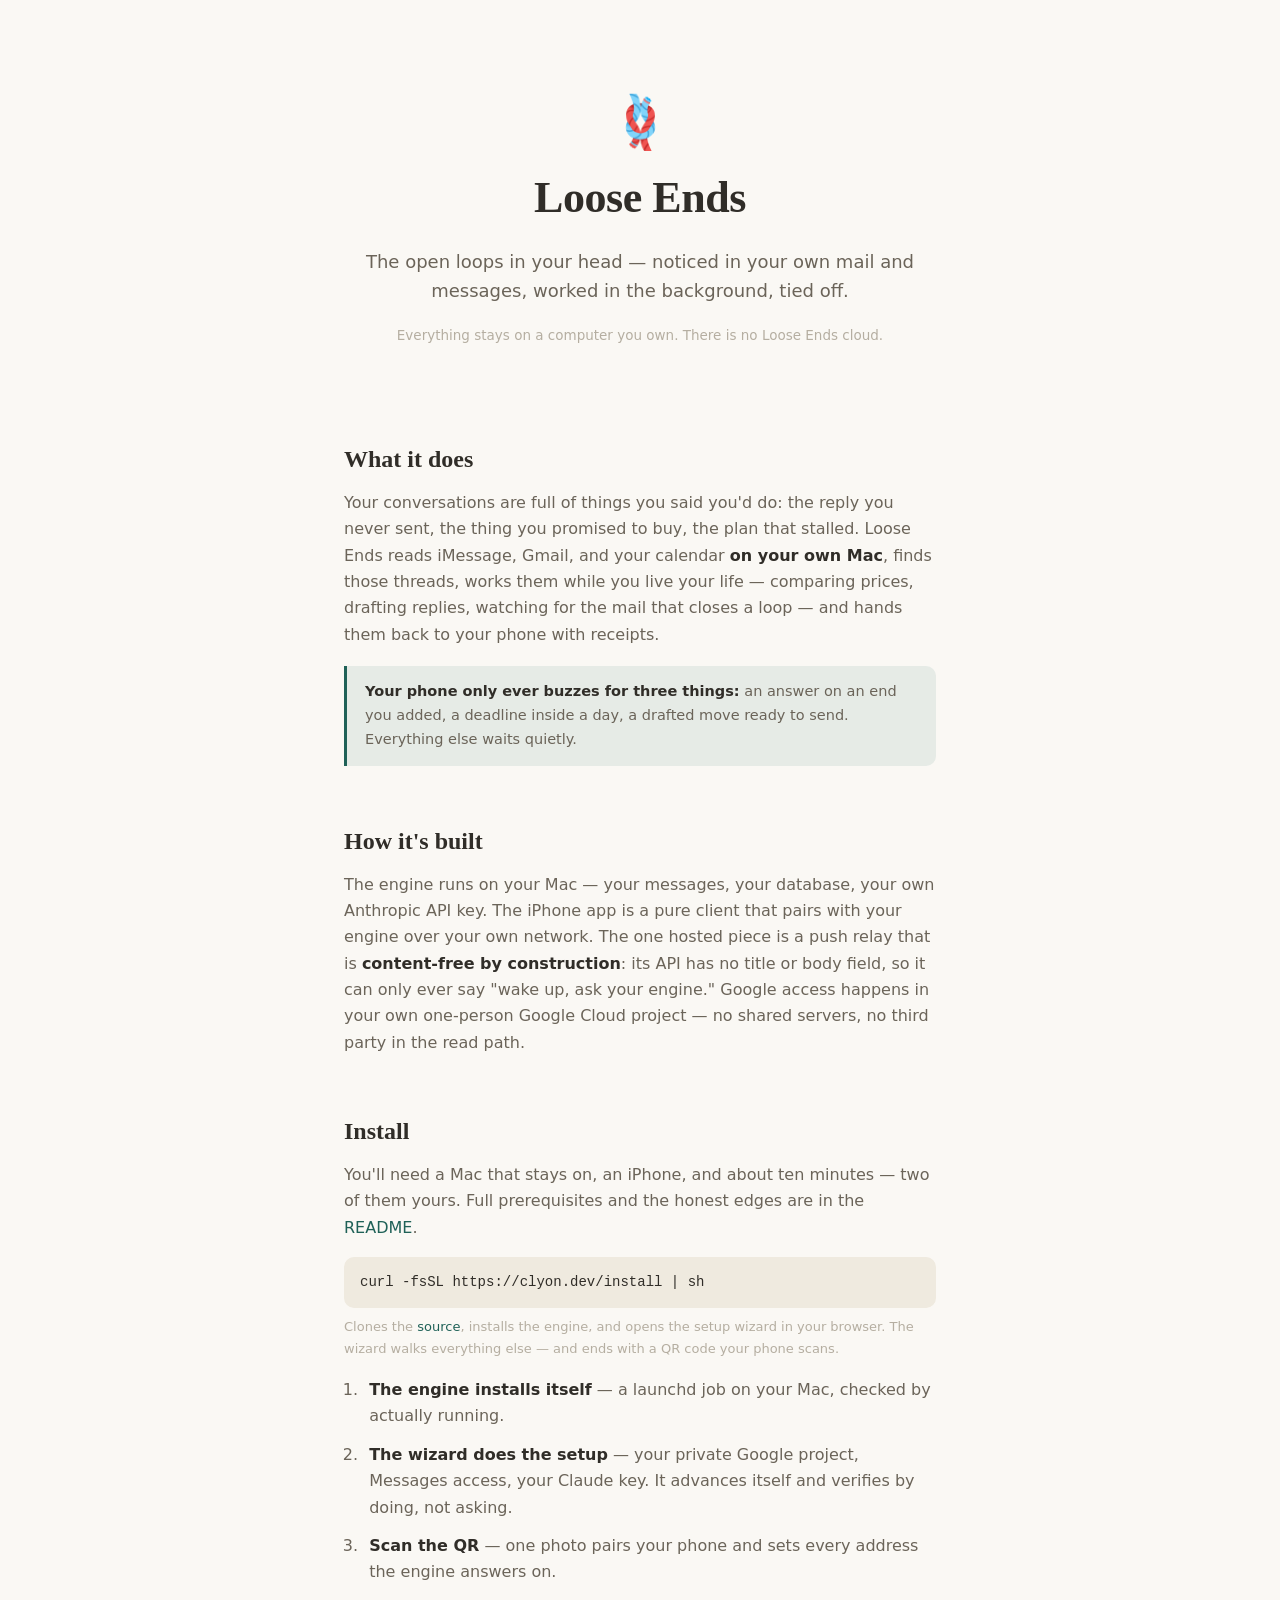
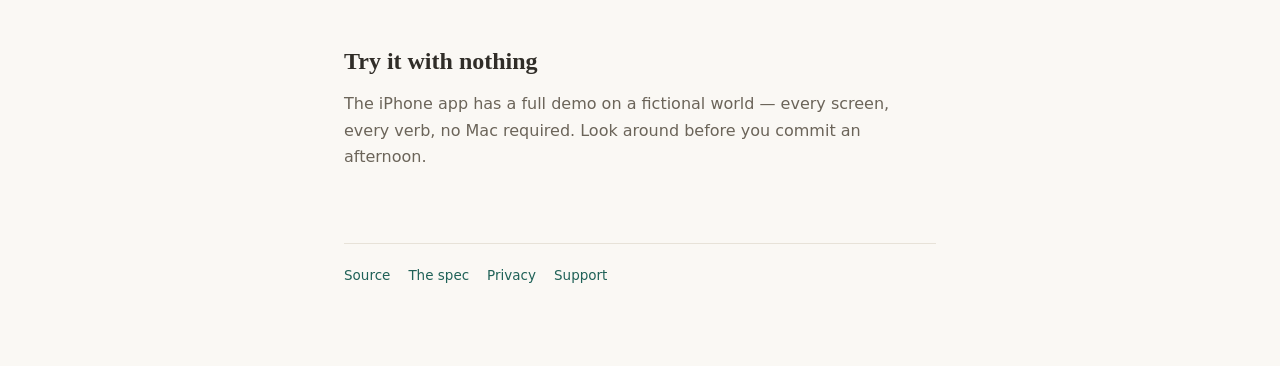
==== index.html @ f0e2e791 "clyon.dev — the Loose Ends front door" ====
<!doctype html>
<html lang="en">
<head>
<meta charset="utf-8">
<meta name="viewport" content="width=device-width, initial-scale=1">
<title>Loose Ends — the open loops in your head, tied off</title>
<meta name="description" content="Loose Ends reads your own mail and messages on your own Mac, finds the threads you dropped, and hands them back to your phone. There is no Loose Ends cloud.">
<style>
  :root {
    --paper: #faf8f4; --card: #ffffff; --chip: #efeadf;
    --ink: #302d28; --soft: #6b6459; --ghost: #b5aea1;
    --brand: #1f6157; --brand-soft: rgba(31,97,87,.09);
    --rule: #e7e2d8;
    --serif: ui-serif, "New York", Charter, Georgia, serif;
    --sans: -apple-system, BlinkMacSystemFont, "SF Pro Text", system-ui, sans-serif;
    --mono: ui-monospace, SFMono-Regular, "SF Mono", Menlo, monospace;
  }
  @media (prefers-color-scheme: dark) {
    :root {
      --paper: #161513; --card: #1e1c19; --chip: #26231e;
      --ink: #ece7dd; --soft: #a69c8c; --ghost: #736b60;
      --brand: #6fb3a5; --brand-soft: rgba(111,179,165,.12);
      --rule: #302d28;
    }
  }
  * { box-sizing: border-box; }
  body {
    margin: 0; background: var(--paper); color: var(--ink);
    font-family: var(--sans); font-size: 16px; line-height: 1.65;
  }
  .wrap { max-width: 640px; margin: 0 auto; padding: 0 24px 80px; }

  header { padding: 96px 0 24px; text-align: center; }
  .knot { font-size: 52px; line-height: 1; }
  h1 { font-family: var(--serif); font-size: 44px; font-weight: 600; letter-spacing: -0.01em; margin: 14px 0 12px; }
  .lede { font-size: 18px; color: var(--soft); margin: 0 auto; max-width: 34em; }
  .quiet { font-size: 13.5px; color: var(--ghost); margin-top: 18px; }

  h2 { font-family: var(--serif); font-size: 24px; font-weight: 600; margin: 56px 0 10px; }
  p { color: var(--soft); margin: 0 0 14px; }
  strong { color: var(--ink); font-weight: 600; }

  .cmd {
    font-family: var(--mono); font-size: 14px; color: var(--ink);
    background: var(--chip); border-radius: 10px; padding: 14px 16px;
    overflow-x: auto; white-space: nowrap; margin: 16px 0 8px;
  }
  .cmdnote { font-size: 13px; color: var(--ghost); margin-bottom: 0; }

  ol.steps { margin: 18px 0 0; padding: 0 0 0 1.2em; color: var(--soft); }
  ol.steps li { margin-bottom: 12px; padding-left: 6px; }
  ol.steps b { color: var(--ink); font-weight: 600; }

  .buzz {
    border-left: 3px solid var(--brand); background: var(--brand-soft);
    border-radius: 0 10px 10px 0; padding: 14px 18px; margin: 18px 0;
  }
  .buzz p { margin: 0; font-size: 14.5px; }

  footer {
    margin-top: 72px; padding-top: 20px; border-top: 1px solid var(--rule);
    font-size: 13.5px; color: var(--ghost);
  }
  footer a, main a { color: var(--brand); text-decoration: none; }
  footer a:hover, main a:hover { text-decoration: underline; }
  footer .links { display: flex; gap: 18px; flex-wrap: wrap; }
</style>
</head>
<body>
<div class="wrap">
  <header>
    <div class="knot" role="img" aria-label="knot">🪢</div>
    <h1>Loose Ends</h1>
    <p class="lede">The open loops in your head — noticed in your own mail and messages, worked in the background, tied off.</p>
    <p class="quiet">Everything stays on a computer you own. There is no Loose Ends cloud.</p>
  </header>

  <main>
    <h2>What it does</h2>
    <p>Your conversations are full of things you said you'd do: the reply you never sent, the thing you promised to buy, the plan that stalled. Loose Ends reads iMessage, Gmail, and your calendar <strong>on your own Mac</strong>, finds those threads, works them while you live your life — comparing prices, drafting replies, watching for the mail that closes a loop — and hands them back to your phone with receipts.</p>

    <div class="buzz">
      <p><strong>Your phone only ever buzzes for three things:</strong> an answer on an end you added, a deadline inside a day, a drafted move ready to send. Everything else waits quietly.</p>
    </div>

    <h2>How it's built</h2>
    <p>The engine runs on your Mac — your messages, your database, your own Anthropic API key. The iPhone app is a pure client that pairs with your engine over your own network. The one hosted piece is a push relay that is <strong>content-free by construction</strong>: its API has no title or body field, so it can only ever say "wake up, ask your engine." Google access happens in your own one-person Google Cloud project — no shared servers, no third party in the read path.</p>

    <h2>Install</h2>
    <p>You'll need a Mac that stays on, an iPhone, and about ten minutes — two of them yours. Full prerequisites and the honest edges are in the <a href="https://github.com/jayjay28/loose-ends#readme">README</a>.</p>
    <div class="cmd">curl -fsSL https://clyon.dev/install | sh</div>
    <p class="cmdnote">Clones the <a href="https://github.com/jayjay28/loose-ends">source</a>, installs the engine, and opens the setup wizard in your browser. The wizard walks everything else — and ends with a QR code your phone scans.</p>

    <ol class="steps">
      <li><b>The engine installs itself</b> — a launchd job on your Mac, checked by actually running.</li>
      <li><b>The wizard does the setup</b> — your private Google project, Messages access, your Claude key. It advances itself and verifies by doing, not asking.</li>
      <li><b>Scan the QR</b> — one photo pairs your phone and sets every address the engine answers on.</li>
    </ol>

    <h2>Try it with nothing</h2>
    <p>The iPhone app has a full demo on a fictional world — every screen, every verb, no Mac required. Look around before you commit an afternoon.</p>
  </main>

  <footer>
    <div class="links">
      <a href="https://github.com/jayjay28/loose-ends">Source</a>
      <a href="SPEC.html">The spec</a>
      <a href="privacy.html">Privacy</a>
      <a href="support.html">Support</a>
    </div>
  </footer>
</div>
</body>
</html>
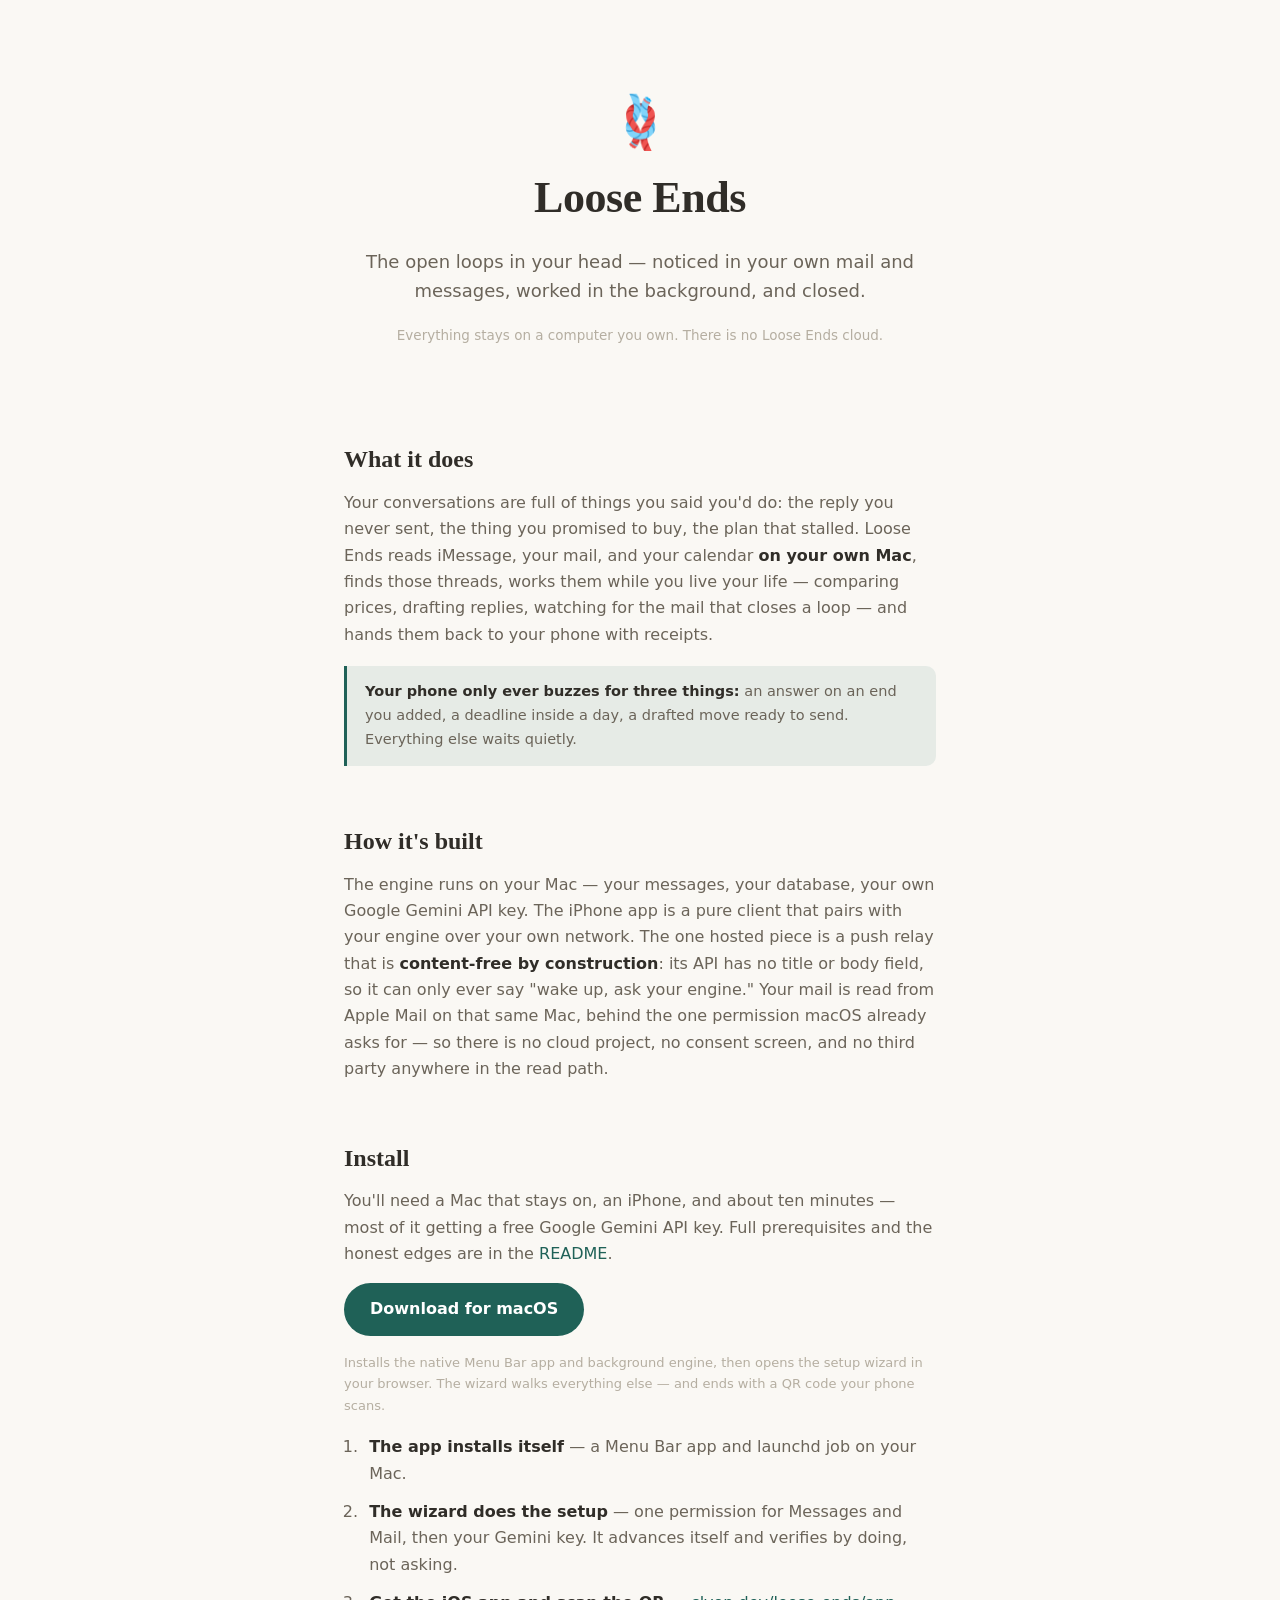
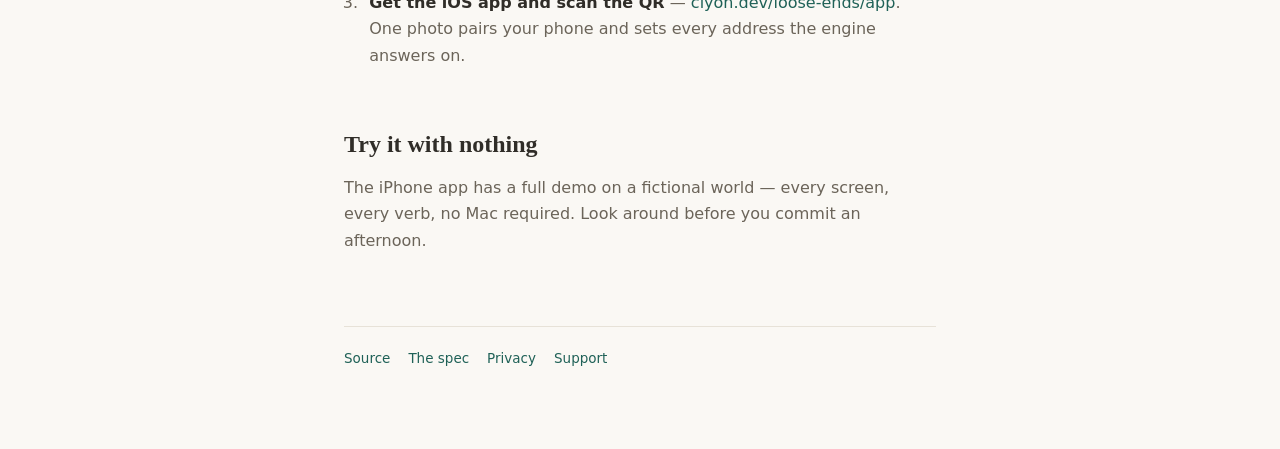
==== commit a507a220: "Restructure site to be served at /loose-ends/" ====
--- a/index.html
+++ b/index.html
@@ -1,114 +1,11 @@
-<!doctype html>
+<!DOCTYPE html>
 <html lang="en">
 <head>
-<meta charset="utf-8">
-<meta name="viewport" content="width=device-width, initial-scale=1">
-<title>Loose Ends — the open loops in your head, tied off</title>
-<meta name="description" content="Loose Ends reads your own mail and messages on your own Mac, finds the threads you dropped, and hands them back to your phone. There is no Loose Ends cloud.">
-<style>
-  :root {
-    --paper: #faf8f4; --card: #ffffff; --chip: #efeadf;
-    --ink: #302d28; --soft: #6b6459; --ghost: #b5aea1;
-    --brand: #1f6157; --brand-soft: rgba(31,97,87,.09);
-    --rule: #e7e2d8;
-    --serif: ui-serif, "New York", Charter, Georgia, serif;
-    --sans: -apple-system, BlinkMacSystemFont, "SF Pro Text", system-ui, sans-serif;
-    --mono: ui-monospace, SFMono-Regular, "SF Mono", Menlo, monospace;
-  }
-  @media (prefers-color-scheme: dark) {
-    :root {
-      --paper: #161513; --card: #1e1c19; --chip: #26231e;
-      --ink: #ece7dd; --soft: #a69c8c; --ghost: #736b60;
-      --brand: #6fb3a5; --brand-soft: rgba(111,179,165,.12);
-      --rule: #302d28;
-    }
-  }
-  * { box-sizing: border-box; }
-  body {
-    margin: 0; background: var(--paper); color: var(--ink);
-    font-family: var(--sans); font-size: 16px; line-height: 1.65;
-  }
-  .wrap { max-width: 640px; margin: 0 auto; padding: 0 24px 80px; }
-
-  header { padding: 96px 0 24px; text-align: center; }
-  .knot { font-size: 52px; line-height: 1; }
-  h1 { font-family: var(--serif); font-size: 44px; font-weight: 600; letter-spacing: -0.01em; margin: 14px 0 12px; }
-  .lede { font-size: 18px; color: var(--soft); margin: 0 auto; max-width: 34em; }
-  .quiet { font-size: 13.5px; color: var(--ghost); margin-top: 18px; }
-
-  h2 { font-family: var(--serif); font-size: 24px; font-weight: 600; margin: 56px 0 10px; }
-  p { color: var(--soft); margin: 0 0 14px; }
-  strong { color: var(--ink); font-weight: 600; }
-
-  .cmd {
-    font-family: var(--mono); font-size: 14px; color: var(--ink);
-    background: var(--chip); border-radius: 10px; padding: 14px 16px;
-    overflow-x: auto; white-space: nowrap; margin: 16px 0 8px;
-  }
-  .cmdnote { font-size: 13px; color: var(--ghost); margin-bottom: 0; }
-
-  ol.steps { margin: 18px 0 0; padding: 0 0 0 1.2em; color: var(--soft); }
-  ol.steps li { margin-bottom: 12px; padding-left: 6px; }
-  ol.steps b { color: var(--ink); font-weight: 600; }
-
-  .buzz {
-    border-left: 3px solid var(--brand); background: var(--brand-soft);
-    border-radius: 0 10px 10px 0; padding: 14px 18px; margin: 18px 0;
-  }
-  .buzz p { margin: 0; font-size: 14.5px; }
-
-  footer {
-    margin-top: 72px; padding-top: 20px; border-top: 1px solid var(--rule);
-    font-size: 13.5px; color: var(--ghost);
-  }
-  footer a, main a { color: var(--brand); text-decoration: none; }
-  footer a:hover, main a:hover { text-decoration: underline; }
-  footer .links { display: flex; gap: 18px; flex-wrap: wrap; }
-</style>
+    <meta charset="UTF-8">
+    <meta http-equiv="refresh" content="0; url=/loose-ends/">
+    <title>Redirecting...</title>
 </head>
 <body>
-<div class="wrap">
-  <header>
-    <div class="knot" role="img" aria-label="knot">🪢</div>
-    <h1>Loose Ends</h1>
-    <p class="lede">The open loops in your head — noticed in your own mail and messages, worked in the background, tied off.</p>
-    <p class="quiet">Everything stays on a computer you own. There is no Loose Ends cloud.</p>
-  </header>
-
-  <main>
-    <h2>What it does</h2>
-    <p>Your conversations are full of things you said you'd do: the reply you never sent, the thing you promised to buy, the plan that stalled. Loose Ends reads iMessage, Gmail, and your calendar <strong>on your own Mac</strong>, finds those threads, works them while you live your life — comparing prices, drafting replies, watching for the mail that closes a loop — and hands them back to your phone with receipts.</p>
-
-    <div class="buzz">
-      <p><strong>Your phone only ever buzzes for three things:</strong> an answer on an end you added, a deadline inside a day, a drafted move ready to send. Everything else waits quietly.</p>
-    </div>
-
-    <h2>How it's built</h2>
-    <p>The engine runs on your Mac — your messages, your database, your own Anthropic API key. The iPhone app is a pure client that pairs with your engine over your own network. The one hosted piece is a push relay that is <strong>content-free by construction</strong>: its API has no title or body field, so it can only ever say "wake up, ask your engine." Google access happens in your own one-person Google Cloud project — no shared servers, no third party in the read path.</p>
-
-    <h2>Install</h2>
-    <p>You'll need a Mac that stays on, an iPhone, and about ten minutes — two of them yours. Full prerequisites and the honest edges are in the <a href="https://github.com/jayjay28/loose-ends#readme">README</a>.</p>
-    <div class="cmd">curl -fsSL https://clyon.dev/install | sh</div>
-    <p class="cmdnote">Clones the <a href="https://github.com/jayjay28/loose-ends">source</a>, installs the engine, and opens the setup wizard in your browser. The wizard walks everything else — and ends with a QR code your phone scans.</p>
-
-    <ol class="steps">
-      <li><b>The engine installs itself</b> — a launchd job on your Mac, checked by actually running.</li>
-      <li><b>The wizard does the setup</b> — your private Google project, Messages access, your Claude key. It advances itself and verifies by doing, not asking.</li>
-      <li><b>Scan the QR</b> — one photo pairs your phone and sets every address the engine answers on.</li>
-    </ol>
-
-    <h2>Try it with nothing</h2>
-    <p>The iPhone app has a full demo on a fictional world — every screen, every verb, no Mac required. Look around before you commit an afternoon.</p>
-  </main>
-
-  <footer>
-    <div class="links">
-      <a href="https://github.com/jayjay28/loose-ends">Source</a>
-      <a href="SPEC.html">The spec</a>
-      <a href="privacy.html">Privacy</a>
-      <a href="support.html">Support</a>
-    </div>
-  </footer>
-</div>
+    <script>window.location.replace("/loose-ends/");</script>
 </body>
 </html>
